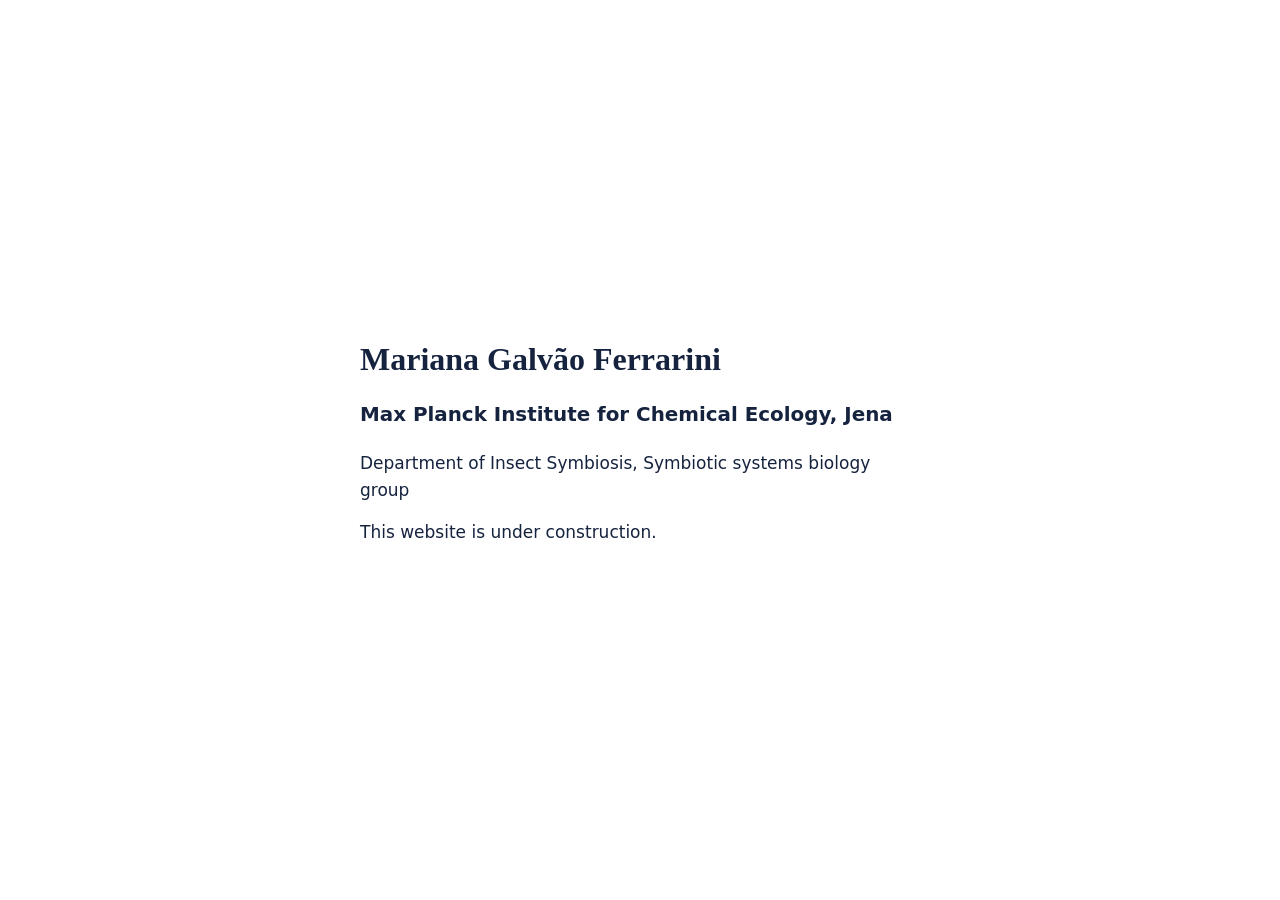
==== index.html @ 8aebc36d "Create index.html" ====
<!doctype html>
<html lang="en">
  <head>
    <meta charset="utf-8" />
    <meta name="viewport" content="width=device-width,initial-scale=1" />
    <title>Mariana Galvão Ferrarini</title>
    <meta name="robots" content="noindex" />
    <style>
      body {
        margin: 0;
        min-height: 100vh;
        display: flex;
        align-items: center;
        justify-content: center;
        background: #fff;
        color: #16233f;
        font:
          17px/1.6 system-ui,
          sans-serif;
        padding: 0 16px;
      }
      main {
        max-width: 560px;
      }
      h1 {
        font:
          700 32px/1.2 Georgia,
          serif;
        margin: 0 0 8px;
      }
      p {
        margin: 0 0 14px;
      }
      a {
        color: #3075bb;
      }
    </style>
  </head>
  <body>
    <main>
      <h1>Mariana Galvão Ferrarini</h1>
      <h3>Max Planck Institute for Chemical Ecology, Jena</h3>
      <p>Department of Insect Symbiosis, Symbiotic systems biology group</p>
      <p>This website is under construction.</p>
    </main>
  </body>
</html>
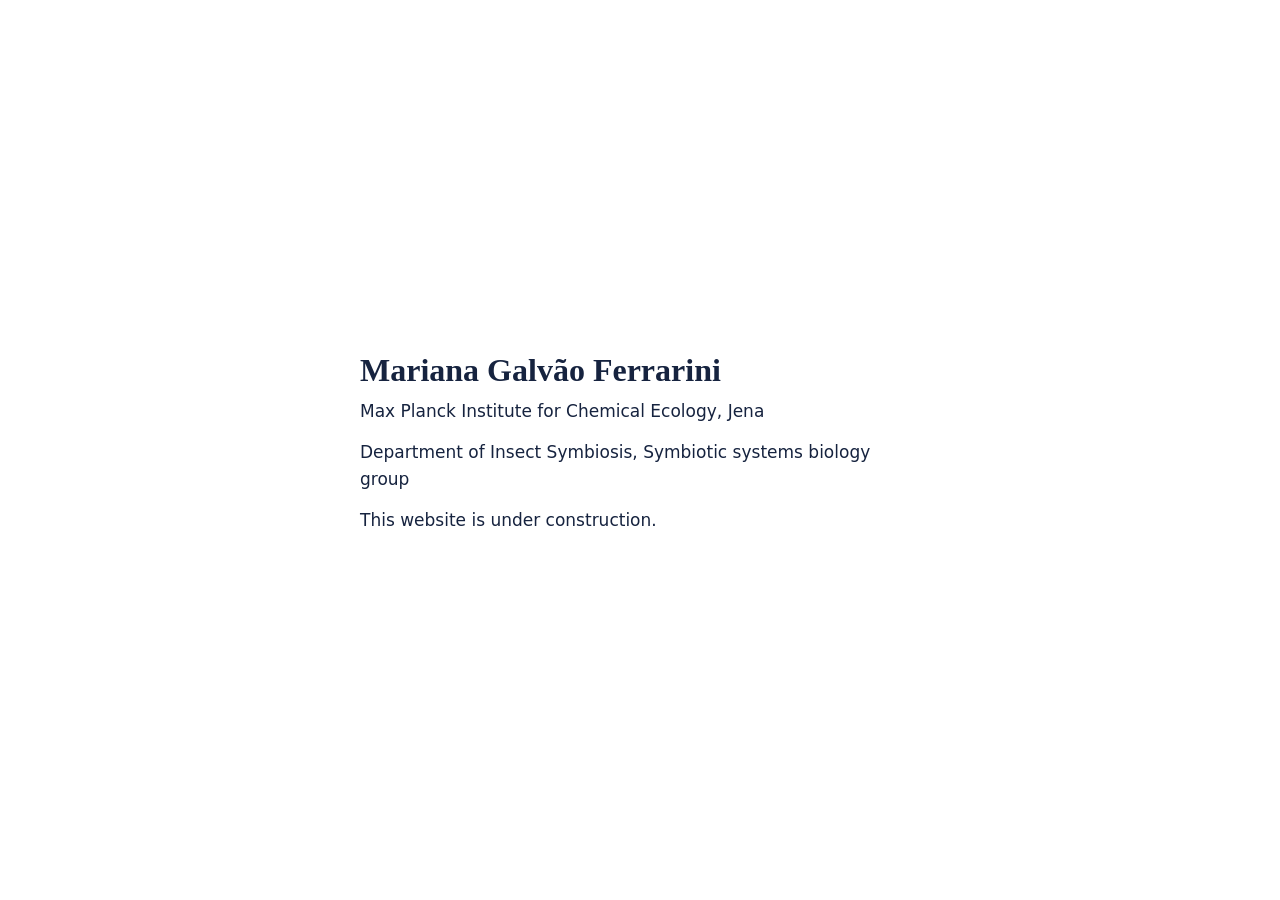
==== commit 42f31315: "Fix HTML structure of index and about pages Make about.html a complete HTML5 document matching index" ====
--- a/index.html
+++ b/index.html
@@ -39,7 +39,7 @@
   <body>
     <main>
       <h1>Mariana Galvão Ferrarini</h1>
-      <h3>Max Planck Institute for Chemical Ecology, Jena</h3>
+      <p>Max Planck Institute for Chemical Ecology, Jena</p>
       <p>Department of Insect Symbiosis, Symbiotic systems biology group</p>
       <p>This website is under construction.</p>
     </main>
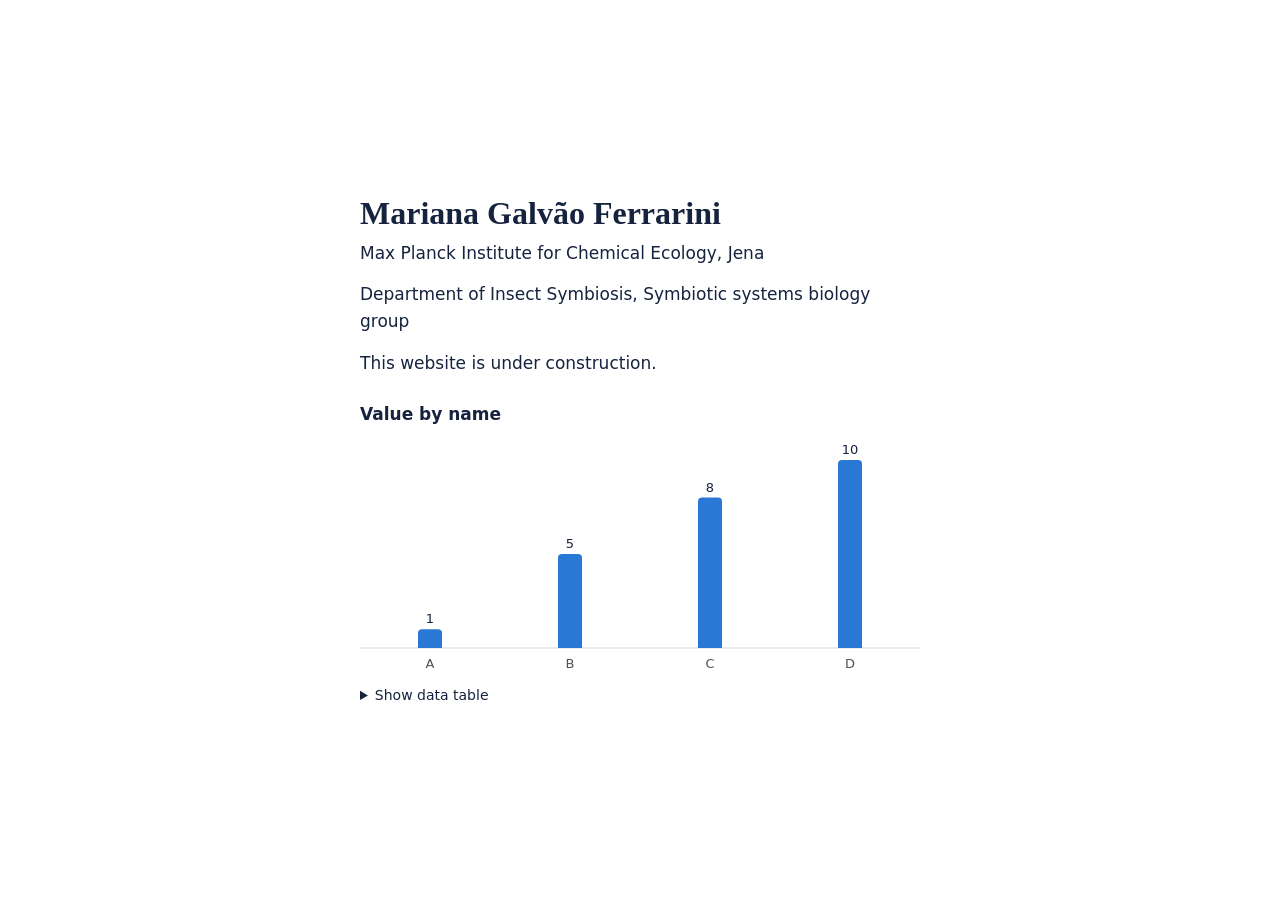
==== commit aea4fd97: "Add bar chart to index page Inline SVG column chart drawn from a data array, with value labels, hove" ====
--- a/index.html
+++ b/index.html
@@ -34,6 +34,56 @@
       a {
         color: #3075bb;
       }
+      .chart {
+        --series-1: #2a78d6;
+        --text-secondary: #52514e;
+        --axis: #d6d5d0;
+        margin: 24px 0 0;
+      }
+      .chart figcaption {
+        font-weight: 600;
+        margin-bottom: 8px;
+      }
+      .chart svg {
+        display: block;
+        width: 100%;
+        height: auto;
+      }
+      .chart .bar {
+        fill: var(--series-1);
+      }
+      .chart .hit {
+        fill: transparent;
+      }
+      .chart .hit:hover {
+        fill: rgba(22, 35, 63, 0.05);
+      }
+      .chart .baseline {
+        stroke: var(--axis);
+      }
+      .chart text {
+        font-size: 13px;
+        text-anchor: middle;
+      }
+      .chart .value {
+        fill: #16233f;
+      }
+      .chart .label {
+        fill: var(--text-secondary);
+      }
+      .chart details {
+        margin-top: 8px;
+        font-size: 14px;
+      }
+      .chart table {
+        border-collapse: collapse;
+        margin-top: 8px;
+      }
+      .chart th,
+      .chart td {
+        padding: 2px 12px 2px 0;
+        text-align: left;
+      }
     </style>
   </head>
   <body>
@@ -42,6 +92,62 @@
       <p>Max Planck Institute for Chemical Ecology, Jena</p>
       <p>Department of Insect Symbiosis, Symbiotic systems biology group</p>
       <p>This website is under construction.</p>
+      <figure class="chart">
+        <figcaption>Value by name</figcaption>
+        <svg id="barchart" viewBox="0 0 560 240" role="img" aria-label="Bar chart of value by name"></svg>
+        <details>
+          <summary>Show data table</summary>
+          <table id="barchart-table">
+            <thead><tr><th>Name</th><th>Value</th></tr></thead>
+            <tbody></tbody>
+          </table>
+        </details>
+      </figure>
     </main>
+    <script>
+      const data = [
+        { name: "A", value: 1 },
+        { name: "B", value: 5 },
+        { name: "C", value: 8 },
+        { name: "D", value: 10 }
+      ];
+
+      const svg = document.getElementById("barchart");
+      const NS = "http://www.w3.org/2000/svg";
+      const W = 560, H = 240, padTop = 24, bottom = 28;
+      const plotH = H - padTop - bottom;
+      const band = W / data.length;
+      const barW = 24, r = 4;
+      const max = Math.max(...data.map((d) => d.value));
+
+      function el(tag, attrs, text) {
+        const n = document.createElementNS(NS, tag);
+        for (const k in attrs) n.setAttribute(k, attrs[k]);
+        if (text != null) n.textContent = text;
+        svg.appendChild(n);
+        return n;
+      }
+
+      el("line", { x1: 0, x2: W, y1: H - bottom, y2: H - bottom, class: "baseline" });
+
+      data.forEach((d, i) => {
+        const h = (d.value / max) * plotH;
+        const x = i * band + (band - barW) / 2;
+        const y = H - bottom - h;
+        // Column with a 4px rounded top, square at the baseline
+        el("path", {
+          class: "bar",
+          d: `M${x},${H - bottom}V${y + r}Q${x},${y} ${x + r},${y}H${x + barW - r}Q${x + barW},${y} ${x + barW},${y + r}V${H - bottom}Z`,
+        });
+        el("text", { x: x + barW / 2, y: y - 6, class: "value" }, d.value);
+        el("text", { x: x + barW / 2, y: H - 8, class: "label" }, d.name);
+        // Full-height hover target with a native tooltip
+        const hit = el("rect", { x: i * band, y: 0, width: band, height: H - bottom, class: "hit" });
+        hit.appendChild(document.createElementNS(NS, "title")).textContent = `${d.name}: ${d.value}`;
+      });
+
+      const tbody = document.querySelector("#barchart-table tbody");
+      data.forEach((d) => tbody.insertAdjacentHTML("beforeend", `<tr><td>${d.name}</td><td>${d.value}</td></tr>`));
+    </script>
   </body>
 </html>
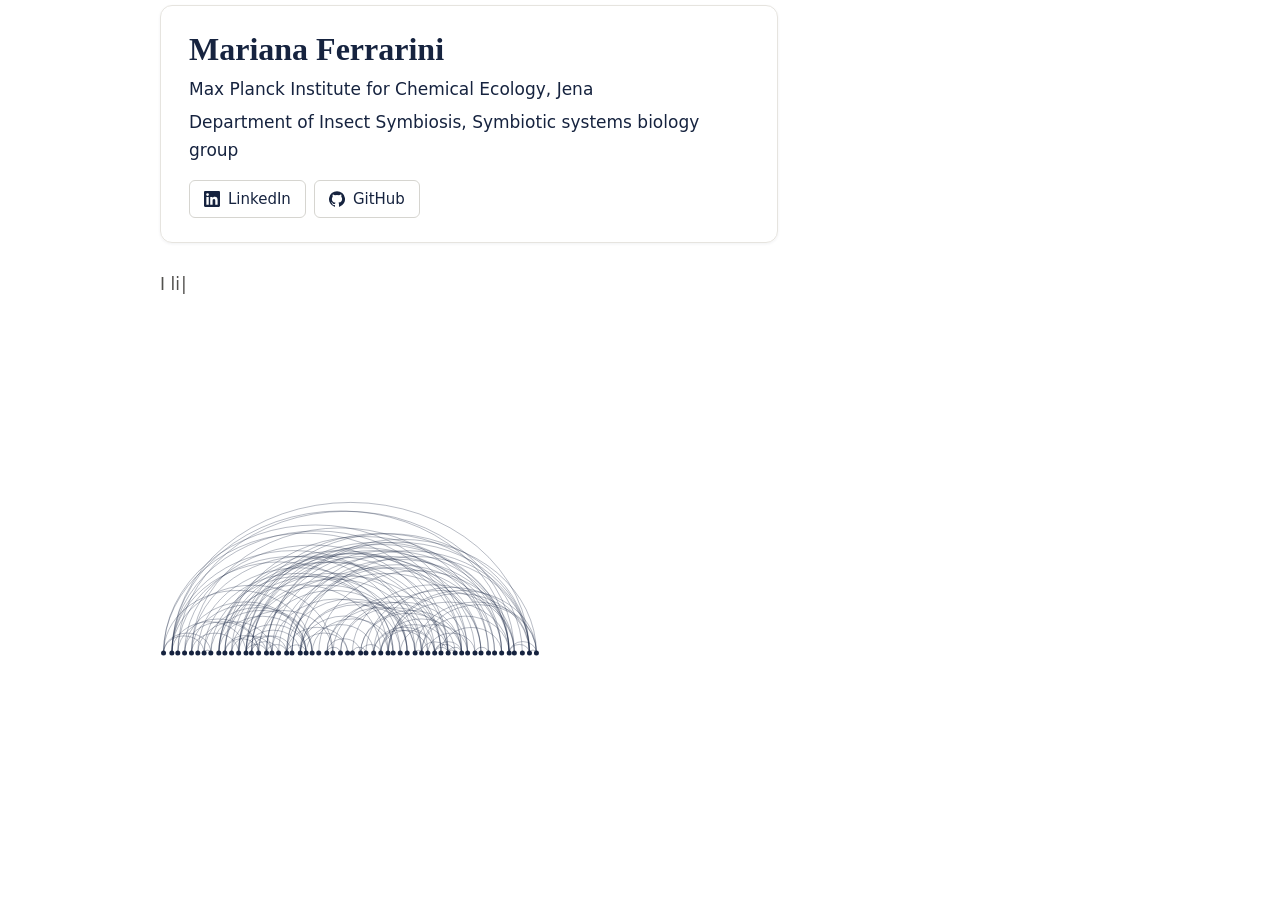
==== commit 359af26e: "Update index.html" ====
--- a/index.html
+++ b/index.html
@@ -3,7 +3,7 @@
   <head>
     <meta charset="utf-8" />
     <meta name="viewport" content="width=device-width,initial-scale=1" />
-    <title>Mariana Galvão Ferrarini</title>
+    <title>Mariana Ferrarini</title>
     <meta name="robots" content="noindex" />
     <style>
       body {
@@ -20,7 +20,8 @@
         padding: 0 16px;
       }
       main {
-        max-width: 560px;
+        width: 100%;
+        max-width: 960px;
       }
       h1 {
         font:
@@ -34,120 +35,502 @@
       a {
         color: #3075bb;
       }
-      .chart {
-        --series-1: #2a78d6;
-        --text-secondary: #52514e;
-        --axis: #d6d5d0;
-        margin: 24px 0 0;
-      }
-      .chart figcaption {
-        font-weight: 600;
-        margin-bottom: 8px;
-      }
-      .chart svg {
-        display: block;
+      .card {
+        max-width: 560px;
+        padding: 24px 28px;
+        border: 1px solid #e6e4df;
+        border-radius: 12px;
+        box-shadow: 0 1px 3px rgba(22, 35, 63, 0.06);
+      }
+      .card p {
+        margin: 0 0 6px;
+      }
+      .links {
+        display: flex;
+        flex-wrap: wrap;
+        gap: 8px;
+        margin-top: 16px;
+      }
+      .button {
+        display: inline-flex;
+        align-items: center;
+        gap: 8px;
+        padding: 6px 14px;
+        border: 1px solid #d6d5d0;
+        border-radius: 6px;
+        color: #16233f;
+        font-size: 15px;
+        text-decoration: none;
+        transition: border-color 0.15s;
+      }
+      .button:hover {
+        border-color: #16233f;
+      }
+      .button:focus-visible {
+        outline: 2px solid #3075bb;
+        outline-offset: 2px;
+      }
+      .button svg {
+        width: 16px;
+        height: 16px;
+        fill: currentColor;
+      }
+      @media (max-width: 480px) {
+        .card {
+          padding: 20px;
+        }
+      }
+      .tagline {
+        margin: 28px 0 8px;
+        min-height: 3.2em;
+        color: #52514e;
+      }
+      .cursor {
+        display: inline-block;
+        margin-left: 1px;
+        font-weight: 300;
+        animation: blink 0.75s step-end infinite;
+      }
+      @keyframes blink {
+        50% {
+          opacity: 0;
+        }
+      }
+      .cursor.done {
+        animation: none;
+        opacity: 0;
+        transition: opacity 0.6s ease;
+      }
+      .stage {
+        position: relative;
+        height: 280px;
+      }
+      .stage canvas {
+        position: absolute;
+        inset: 0;
         width: 100%;
-        height: auto;
-      }
-      .chart .bar {
-        fill: var(--series-1);
-      }
-      .chart .hit {
-        fill: transparent;
-      }
-      .chart .hit:hover {
-        fill: rgba(22, 35, 63, 0.05);
-      }
-      .chart .baseline {
-        stroke: var(--axis);
-      }
-      .chart text {
-        font-size: 13px;
-        text-anchor: middle;
-      }
-      .chart .value {
-        fill: #16233f;
-      }
-      .chart .label {
-        fill: var(--text-secondary);
-      }
-      .chart details {
-        margin-top: 8px;
-        font-size: 14px;
-      }
-      .chart table {
-        border-collapse: collapse;
-        margin-top: 8px;
-      }
-      .chart th,
-      .chart td {
-        padding: 2px 12px 2px 0;
-        text-align: left;
+        height: 100%;
+      }
+      .sr-only {
+        position: absolute;
+        width: 1px;
+        height: 1px;
+        overflow: hidden;
+        clip: rect(0 0 0 0);
+        white-space: nowrap;
+      }
+      @media (prefers-reduced-motion: reduce) {
+        .cursor {
+          animation: none;
+        }
       }
     </style>
   </head>
   <body>
     <main>
-      <h1>Mariana Galvão Ferrarini</h1>
-      <p>Max Planck Institute for Chemical Ecology, Jena</p>
-      <p>Department of Insect Symbiosis, Symbiotic systems biology group</p>
-      <p>This website is under construction.</p>
-      <figure class="chart">
-        <figcaption>Value by name</figcaption>
-        <svg id="barchart" viewBox="0 0 560 240" role="img" aria-label="Bar chart of value by name"></svg>
-        <details>
-          <summary>Show data table</summary>
-          <table id="barchart-table">
-            <thead><tr><th>Name</th><th>Value</th></tr></thead>
-            <tbody></tbody>
-          </table>
-        </details>
-      </figure>
+      <section class="card">
+        <h1>Mariana Ferrarini</h1>
+        <p>Max Planck Institute for Chemical Ecology, Jena</p>
+        <p>Department of Insect Symbiosis, Symbiotic systems biology group</p>
+        <div class="links">
+          <a class="button" href="https://www.linkedin.com/in/marianaferrarini/" target="_blank" rel="noopener">
+            <svg viewBox="0 0 24 24" aria-hidden="true">
+              <path
+                d="M20.45 20.45h-3.56v-5.57c0-1.33-.02-3.04-1.85-3.04-1.86 0-2.14 1.45-2.14 2.94v5.67H9.34V9h3.41v1.56h.05c.48-.9 1.64-1.85 3.37-1.85 3.6 0 4.27 2.37 4.27 5.46v6.28zM5.34 7.43a2.06 2.06 0 1 1 0-4.13 2.06 2.06 0 0 1 0 4.13zM7.12 20.45H3.56V9h3.56v11.45zM22.22 0H1.77C.79 0 0 .77 0 1.73v20.54C0 23.23.79 24 1.77 24h20.45c.98 0 1.78-.77 1.78-1.73V1.73C24 .77 23.2 0 22.22 0z"
+              />
+            </svg>
+            LinkedIn
+          </a>
+          <a class="button" href="https://github.com/mariferrarini" target="_blank" rel="noopener">
+            <svg viewBox="0 0 24 24" aria-hidden="true">
+              <path
+                d="M12 .3a12 12 0 0 0-3.8 23.38c.6.12.82-.26.82-.57v-2.02c-3.34.73-4.04-1.61-4.04-1.61-.55-1.39-1.34-1.76-1.34-1.76-1.09-.74.08-.73.08-.73 1.2.09 1.84 1.24 1.84 1.24 1.07 1.83 2.81 1.3 3.5 1 .1-.78.42-1.31.76-1.61-2.67-.3-5.47-1.33-5.47-5.93 0-1.31.47-2.38 1.24-3.22-.14-.3-.54-1.52.1-3.18 0 0 1-.32 3.3 1.23a11.5 11.5 0 0 1 6 0c2.28-1.55 3.29-1.23 3.29-1.23.64 1.66.24 2.88.12 3.18a4.65 4.65 0 0 1 1.23 3.22c0 4.61-2.8 5.63-5.48 5.92.42.36.81 1.1.81 2.22v3.29c0 .32.21.7.82.58A12 12 0 0 0 12 .3"
+              />
+            </svg>
+            GitHub
+          </a>
+        </div>
+      </section>
+      <p class="tagline">
+        <span id="typewriter" aria-hidden="true"></span><span class="cursor" aria-hidden="true">|</span>
+        <span class="sr-only" id="tagline-text"></span>
+      </p>
+      <div class="stage" aria-hidden="true"><canvas id="stage-canvas"></canvas></div>
     </main>
     <script>
-      const data = [
-        { name: "A", value: 1 },
-        { name: "B", value: 5 },
-        { name: "C", value: 8 },
-        { name: "D", value: 10 }
-      ];
-
-      const svg = document.getElementById("barchart");
-      const NS = "http://www.w3.org/2000/svg";
-      const W = 560, H = 240, padTop = 24, bottom = 28;
-      const plotH = H - padTop - bottom;
-      const band = W / data.length;
-      const barW = 24, r = 4;
-      const max = Math.max(...data.map((d) => d.value));
-
-      function el(tag, attrs, text) {
-        const n = document.createElementNS(NS, tag);
-        for (const k in attrs) n.setAttribute(k, attrs[k]);
-        if (text != null) n.textContent = text;
-        svg.appendChild(n);
-        return n;
-      }
-
-      el("line", { x1: 0, x2: W, y1: H - bottom, y2: H - bottom, class: "baseline" });
-
-      data.forEach((d, i) => {
-        const h = (d.value / max) * plotH;
-        const x = i * band + (band - barW) / 2;
-        const y = H - bottom - h;
-        // Column with a 4px rounded top, square at the baseline
-        el("path", {
-          class: "bar",
-          d: `M${x},${H - bottom}V${y + r}Q${x},${y} ${x + r},${y}H${x + barW - r}Q${x + barW},${y} ${x + barW},${y + r}V${H - bottom}Z`,
+      // One story, told once: a network sorts itself into modules (arcs), the same network
+      // is shown as an adjacency matrix that sorts into blocks, then a zoom into one module
+      // reveals its members' sequences, which align around a shared motif. Then it all stops.
+      (function () {
+        const INK = "22, 35, 63"; // #16233f
+        const AXIS = "#d6d5d0";
+
+        // ---------- Seeded randomness ----------
+        function rng(seed) {
+          return function () {
+            seed |= 0;
+            seed = (seed + 0x6d2b79f5) | 0;
+            let t = Math.imul(seed ^ (seed >>> 15), 1 | seed);
+            t = (t + Math.imul(t ^ (t >>> 7), 61 | t)) ^ t;
+            return ((t ^ (t >>> 14)) >>> 0) / 4294967296;
+          };
+        }
+        function shuffle(a, r = Math.random) {
+          for (let i = a.length - 1; i > 0; i--) {
+            const j = Math.floor(r() * (i + 1));
+            [a[i], a[j]] = [a[j], a[i]];
+          }
+          return a;
+        }
+
+        // ---------- Network: 8 planted modules ----------
+        const rand = rng(1);
+        const SIZES = [12, 9, 8, 7, 6, 5, 5, 4];
+        const N = SIZES.reduce((a, b) => a + b, 0);
+        const planted = SIZES.flatMap((s, g) => Array(s).fill(g));
+        const edges = [];
+        for (let i = 0; i < N; i++)
+          for (let j = i + 1; j < N; j++) if (rand() < (planted[i] === planted[j] ? 0.6 : 0.015)) edges.push([i, j]);
+        const neighbors = Array.from({ length: N }, () => []);
+        for (const [i, j] of edges) {
+          neighbors[i].push(j);
+          neighbors[j].push(i);
+        }
+        const degree = neighbors.map((n) => n.length);
+
+        // ---------- Community detection: Louvain (doesn't see the planted modules) ----------
+        // Moves nodes between communities while modularity improves, then merges each
+        // community into one weighted node and repeats until nothing moves.
+        function louvain(r) {
+          const m2 = 2 * edges.length;
+          let n = N;
+          let adj = neighbors.map((nb) => new Map(nb.map((u) => [u, 1])));
+          let member = [...Array(N).keys()]; // original node → current merged node
+          for (;;) {
+            const k = adj.map((a, v) => [...a].reduce((s, [u, w]) => s + (u === v ? 2 * w : w), 0));
+            const com = [...Array(n).keys()];
+            const tot = k.slice();
+            let moved = false;
+            for (let improved = true; improved; ) {
+              improved = false;
+              for (const v of shuffle([...Array(n).keys()], r)) {
+                const cv = com[v];
+                const links = new Map();
+                for (const [u, w] of adj[v]) if (u !== v) links.set(com[u], (links.get(com[u]) || 0) + w);
+                tot[cv] -= k[v];
+                let best = cv;
+                let bestGain = (links.get(cv) || 0) - (tot[cv] * k[v]) / m2;
+                for (const [c, w] of links) {
+                  const gain = w - (tot[c] * k[v]) / m2;
+                  if (gain > bestGain + 1e-12) [best, bestGain] = [c, gain];
+                }
+                tot[best] += k[v];
+                if (best !== cv) {
+                  com[v] = best;
+                  improved = moved = true;
+                }
+              }
+            }
+            if (!moved) break;
+            const ids = new Map();
+            for (const c of com) if (!ids.has(c)) ids.set(c, ids.size);
+            const next = Array.from({ length: ids.size }, () => new Map());
+            for (let v = 0; v < n; v++)
+              for (const [u, w] of adj[v]) {
+                const a = ids.get(com[v]);
+                const b = ids.get(com[u]);
+                const add = u === v ? w : w / 2; // each edge is visited from both ends
+                next[a].set(b, (next[a].get(b) || 0) + add);
+                if (a !== b) next[b].set(a, (next[b].get(a) || 0) + add);
+              }
+            member = member.map((s) => ids.get(com[s]));
+            adj = next;
+            n = ids.size;
+          }
+          return member;
+        }
+        function modularity(com) {
+          const m = edges.length;
+          let q = edges.filter(([i, j]) => com[i] === com[j]).length / m;
+          const tot = new Map();
+          for (let v = 0; v < N; v++) tot.set(com[v], (tot.get(com[v]) || 0) + degree[v]);
+          for (const t of tot.values()) q -= (t / (2 * m)) ** 2;
+          return q;
+        }
+        function detectCommunities(r, runs = 10) {
+          let best = null;
+          let bestQ = -Infinity;
+          for (let i = 0; i < runs; i++) {
+            const c = louvain(r);
+            const q = modularity(c);
+            if (!best || q > bestQ) [best, bestQ] = [c, q];
+          }
+          // Renumber communities 0..k-1, largest first
+          const sizes = new Map();
+          for (const c of best) sizes.set(c, (sizes.get(c) || 0) + 1);
+          const rank = new Map([...sizes].sort((a, b) => b[1] - a[1]).map(([c], i) => [c, i]));
+          return best.map((c) => rank.get(c));
+        }
+        const community = detectCommunities(rng(11));
+        // Smallest community first, so the largest block ends at the matrix's bottom-right
+        // corner, right next to the zoom panel
+        const grouped = [...Array(N).keys()].sort(
+          (a, b) => community[b] - community[a] || degree[b] - degree[a] || a - b,
+        );
+        const zoomMembers = grouped.filter((v) => community[v] === 0);
+
+        // Position of each node (in slots) for a given order
+        function positions(order) {
+          const p = new Array(N);
+          order.forEach((v, r) => (p[v] = r));
+          return p;
+        }
+
+        // ---------- Sequences of the zoomed module, sharing a hidden motif ----------
+        const MOTIF = "AGGAGG"; // Shine-Dalgarno, the ribosome binding site
+        const SEQ_LEN = 18;
+        const seqRand = rng(5);
+        const seqs = zoomMembers.map(() => {
+          const B = "ACGT";
+          const at = Math.floor(seqRand() * (SEQ_LEN - MOTIF.length + 1));
+          const s = Array.from({ length: SEQ_LEN }, () => B[Math.floor(seqRand() * 4)]);
+          const motif = MOTIF.split("");
+          if (seqRand() < 0.35) motif[Math.floor(seqRand() * motif.length)] = B[Math.floor(seqRand() * 4)];
+          motif.forEach((c, k) => (s[at + k] = c));
+          return { s, at };
         });
-        el("text", { x: x + barW / 2, y: y - 6, class: "value" }, d.value);
-        el("text", { x: x + barW / 2, y: H - 8, class: "label" }, d.name);
-        // Full-height hover target with a native tooltip
-        const hit = el("rect", { x: i * band, y: 0, width: band, height: H - bottom, class: "hit" });
-        hit.appendChild(document.createElementNS(NS, "title")).textContent = `${d.name}: ${d.value}`;
-      });
-
-      const tbody = document.querySelector("#barchart-table tbody");
-      data.forEach((d) => tbody.insertAdjacentHTML("beforeend", `<tr><td>${d.name}</td><td>${d.value}</td></tr>`));
+        const maxAt = Math.max(...seqs.map((q) => q.at));
+
+        // ---------- Layout ----------
+        const stage = document.querySelector(".stage");
+        const canvas = document.getElementById("stage-canvas");
+        const ctx = canvas.getContext("2d");
+        let W, H, wide;
+        const P = {};
+
+        function layout() {
+          W = stage.clientWidth;
+          wide = W >= 720;
+          // Arcs on top, each node directly above its matrix column; the matrix below.
+          // Sequences sit beside the matrix on wide screens, below it on narrow ones.
+          const ms = wide ? Math.min(380, (W - 40) * 0.5) : Math.min(W, 340);
+          const arcH = Math.min(ms / 2, wide ? 160 : 140);
+          P.matrix = { x: wide ? 0 : (W - ms) / 2, y: arcH + 18, w: ms, h: ms };
+          P.seq = wide
+            ? { x: ms + 48, y: P.matrix.y, w: Math.min(420, W - ms - 48), h: ms }
+            : { x: 0, y: P.matrix.y + ms + 28, w: W, h: 250 };
+          P.arcBase = arcH + 8;
+          P.arcBaseStart = P.arcBase + ms * 0.4; // arcs start lower, then rise as the matrix appears
+          P.arcFlat = arcH / (ms / 2);
+          H = Math.max(P.matrix.y + ms, P.seq.y + P.seq.h) + 4;
+          stage.style.height = `${H}px`;
+          const dpr = window.devicePixelRatio || 1;
+          canvas.width = W * dpr;
+          canvas.height = H * dpr;
+          ctx.setTransform(dpr, 0, 0, dpr, 0, 0);
+        }
+
+        // ---------- Drawing ----------
+        const lerp = (a, b, t) => a + (b - a) * t;
+
+        // Arcs and matrix share one order, so every node keeps its matrix column
+        const shuffled = shuffle([...Array(N).keys()]);
+        const from = positions(shuffled);
+        const to = positions(grouped);
+
+        function drawArcs(e, move) {
+          const m = P.matrix;
+          const cell = m.w / N;
+          const base = lerp(P.arcBaseStart, P.arcBase, move);
+          const x = (v) => m.x + (lerp(from[v], to[v], e) + 0.5) * cell;
+          ctx.lineWidth = 1;
+          ctx.strokeStyle = `rgba(${INK},0.3)`;
+          ctx.beginPath();
+          for (const [i, j] of edges) {
+            const a = Math.min(x(i), x(j));
+            const r = (Math.max(x(i), x(j)) - a) / 2;
+            ctx.moveTo(a, base);
+            ctx.ellipse(a + r, base, r, r * P.arcFlat, 0, Math.PI, 2 * Math.PI);
+          }
+          ctx.stroke();
+          ctx.fillStyle = `rgb(${INK})`;
+          const dot = Math.min(2.5, cell * 0.4);
+          for (let v = 0; v < N; v++) {
+            ctx.beginPath();
+            ctx.arc(x(v), base, dot, 0, 2 * Math.PI);
+            ctx.fill();
+          }
+        }
+
+        function drawMatrix(r, e, alpha) {
+          const cell = r.w / N;
+          const pos = from.map((p, v) => lerp(p, to[v], e));
+          ctx.globalAlpha = alpha;
+          ctx.fillStyle = `rgba(${INK},0.85)`;
+          const put = (i, j) => ctx.fillRect(r.x + pos[i] * cell, r.y + pos[j] * cell, cell, cell);
+          for (let v = 0; v < N; v++) put(v, v);
+          for (const [i, j] of edges) {
+            put(i, j);
+            put(j, i);
+          }
+          ctx.strokeStyle = AXIS;
+          ctx.lineWidth = 1;
+          ctx.strokeRect(r.x + 0.5, r.y + 0.5, r.w - 1, r.h - 1);
+          ctx.globalAlpha = 1;
+        }
+
+        // Where the sequence text sits inside its area
+        function seqBox(r) {
+          const cols = maxAt + SEQ_LEN;
+          const cw = Math.min(11, (r.w - 20) / cols);
+          const rowH = Math.min(20, (r.h - 16) / seqs.length);
+          const x = r.x + (wide ? 0 : (r.w - cols * cw) / 2);
+          const y = r.y + (r.h - rowH * seqs.length) / 2;
+          return { cw, rowH, x, y, w: cols * cw, h: rowH * seqs.length };
+        }
+
+        // Frame the largest module's block and draw zoom lines out to its sequences
+        function drawZoom(z) {
+          const m = P.matrix;
+          const t = seqBox(P.seq);
+          const size = (zoomMembers.length / N) * m.w;
+          const b = { x: m.x + m.w - size, y: m.y + m.h - size, w: size, h: size };
+          ctx.strokeStyle = `rgba(${INK},${(0.8 * z).toFixed(3)})`;
+          ctx.lineWidth = 1.2;
+          ctx.strokeRect(b.x - 1.5, b.y - 1.5, b.w + 3, b.h + 3);
+          const lines = wide
+            ? [[b.x + b.w + 1.5, b.y - 1.5, t.x - 10, t.y], [b.x + b.w + 1.5, b.y + b.h + 1.5, t.x - 10, t.y + t.h]]
+            : [[b.x - 1.5, b.y + b.h + 1.5, t.x, t.y - 10], [b.x + b.w + 1.5, b.y + b.h + 1.5, t.x + t.w, t.y - 10]];
+          ctx.strokeStyle = `rgba(${INK},0.3)`;
+          ctx.lineWidth = 1;
+          ctx.beginPath();
+          for (const [x1, y1, x2, y2] of lines) {
+            ctx.moveTo(x1, y1);
+            ctx.lineTo(lerp(x1, x2, z), lerp(y1, y2, z));
+          }
+          ctx.stroke();
+        }
+
+        function drawSequences(r, e, alpha) {
+          const { cw, rowH, x, y, h } = seqBox(r);
+          ctx.globalAlpha = alpha;
+          ctx.font = `${cw * 1.55}px ui-monospace, Menlo, monospace`;
+          ctx.textAlign = "center";
+          // Conserved column band, appearing as the rows fall into place
+          ctx.fillStyle = `rgba(${INK},${(0.06 * e * e).toFixed(3)})`;
+          ctx.fillRect(x + maxAt * cw - 2, y, MOTIF.length * cw + 4, h);
+          seqs.forEach((q, i) => {
+            const shift = (maxAt - q.at) * e;
+            q.s.forEach((c, k) => {
+              const inMotif = k >= q.at && k < q.at + MOTIF.length && c === MOTIF[k - q.at];
+              ctx.fillStyle = `rgba(${INK},${(inMotif ? 0.3 + 0.65 * e : 0.3).toFixed(3)})`;
+              ctx.fillText(c, x + (k + shift + 0.5) * cw, y + (i + 0.72) * rowH);
+            });
+          });
+          ctx.globalAlpha = 1;
+        }
+
+        // ---------- Timeline: text and visuals are both a function of time ----------
+        const PHRASES = [
+          "I like to find patterns in complex datasets.",
+          "I like to play with data visualization.",
+          "I'm passionate about sequences and the motifs they hide.",
+        ];
+        document.getElementById("tagline-text").textContent = PHRASES.join(" ");
+        const TYPE_MS = 55;
+        const DELETE_MS = 28;
+        const HOLD_MS = 2200;
+        // Keyframes: type 1 · hold · delete 1 · type 2 · hold · delete 2 · type 3 · hold · delete 3
+        const T = [0];
+        const add = (ms) => T.push(T[T.length - 1] + ms);
+        add(PHRASES[0].length * TYPE_MS);
+        add(HOLD_MS);
+        add(PHRASES[0].length * DELETE_MS);
+        add(PHRASES[1].length * TYPE_MS);
+        add(HOLD_MS);
+        add(PHRASES[1].length * DELETE_MS);
+        add(PHRASES[2].length * TYPE_MS);
+        add(HOLD_MS);
+        add(PHRASES[2].length * DELETE_MS);
+        const END = T[9];
+
+        const ease = (t) => (t < 0.5 ? 4 * t * t * t : 1 - Math.pow(-2 * t + 2, 3) / 2);
+        // Eased progress through keyframes a → b, optionally only over fraction f0..f1 of it
+        function seg(t, a, b, f0 = 0, f1 = 1) {
+          const u = (t - T[a]) / (T[b] - T[a]);
+          return ease(Math.max(0, Math.min(1, (u - f0) / (f1 - f0))));
+        }
+
+        function textAt(t) {
+          const typed = (p, a) => PHRASES[p].slice(0, Math.floor((t - T[a]) / TYPE_MS));
+          const deleted = (p, a) => PHRASES[p].slice(0, Math.max(0, PHRASES[p].length - Math.floor((t - T[a]) / DELETE_MS)));
+          if (t < T[1]) return typed(0, 0);
+          if (t < T[2]) return PHRASES[0];
+          if (t < T[3]) return deleted(0, 2);
+          if (t < T[4]) return typed(1, 3);
+          if (t < T[5]) return PHRASES[1];
+          if (t < T[6]) return deleted(1, 5);
+          if (t < T[7]) return typed(2, 6);
+          if (t < T[8]) return PHRASES[2];
+          if (t < T[9]) return deleted(2, 8);
+          return "";
+        }
+
+        function draw(t) {
+          ctx.clearRect(0, 0, W, H);
+          // Arcs sort (1), scramble while moving aside (2→3); the matrix then fades in
+          // unordered and sorts itself, with the arcs re-sorting in step (3→4)
+          const matSort = seg(t, 3, 4, 0.25, 1);
+          const arcSort = t < T[2] ? seg(t, 0, 1) : t < T[3] ? 1 - seg(t, 2, 3) : matSort;
+          drawArcs(arcSort, seg(t, 2, 3));
+          const matAlpha = seg(t, 3, 4, 0, 0.25);
+          if (matAlpha > 0) drawMatrix(P.matrix, matSort, matAlpha);
+          const zoom = seg(t, 5, 6);
+          if (zoom > 0) {
+            drawZoom(zoom);
+            drawSequences(P.seq, seg(t, 6, 7), Math.max(0, (zoom - 0.4) / 0.6));
+          }
+        }
+
+        const typer = document.getElementById("typewriter");
+        const cursor = document.querySelector(".cursor");
+        let t0 = null;
+        let now = 0;
+        let shown = null;
+
+        function frame(ts) {
+          if (t0 === null) t0 = ts;
+          now = Math.min(END, ts - t0);
+          const text = textAt(now);
+          if (text !== shown) typer.textContent = shown = text;
+          draw(now);
+          if (now < END) requestAnimationFrame(frame);
+          else setTimeout(() => cursor.classList.add("done"), 1500); // and then it all stops
+        }
+
+        layout();
+        let resizeId;
+        window.addEventListener("resize", () => {
+          clearTimeout(resizeId);
+          resizeId = setTimeout(() => {
+            layout();
+            draw(now);
+          }, 100);
+        });
+
+        if (window.matchMedia("(prefers-reduced-motion: reduce)").matches) {
+          // No typing or motion: show the finished picture
+          now = END;
+          cursor.classList.add("done");
+          draw(END);
+        } else {
+          draw(0);
+          setTimeout(() => requestAnimationFrame(frame), 800);
+        }
+      })();
+    </script>
+    <script>
+      console.log("Hello!");
     </script>
   </body>
 </html>
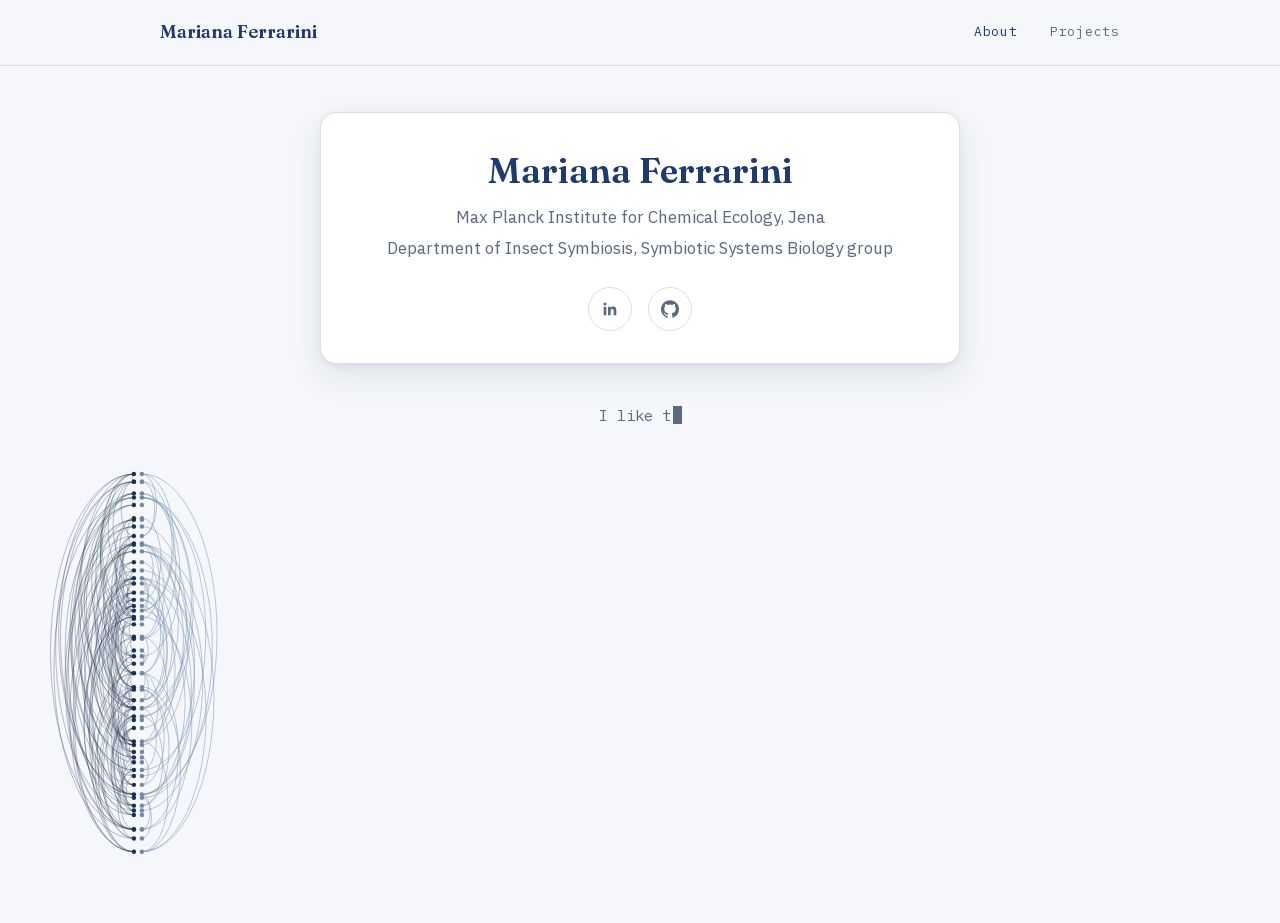
==== commit e085b224: "Final figs" ====
--- a/index.html
+++ b/index.html
@@ -5,530 +5,52 @@
     <meta name="viewport" content="width=device-width,initial-scale=1" />
     <title>Mariana Ferrarini</title>
     <meta name="robots" content="noindex" />
-    <style>
-      body {
-        margin: 0;
-        min-height: 100vh;
-        display: flex;
-        align-items: center;
-        justify-content: center;
-        background: #fff;
-        color: #16233f;
-        font:
-          17px/1.6 system-ui,
-          sans-serif;
-        padding: 0 16px;
-      }
-      main {
-        width: 100%;
-        max-width: 960px;
-      }
-      h1 {
-        font:
-          700 32px/1.2 Georgia,
-          serif;
-        margin: 0 0 8px;
-      }
-      p {
-        margin: 0 0 14px;
-      }
-      a {
-        color: #3075bb;
-      }
-      .card {
-        max-width: 560px;
-        padding: 24px 28px;
-        border: 1px solid #e6e4df;
-        border-radius: 12px;
-        box-shadow: 0 1px 3px rgba(22, 35, 63, 0.06);
-      }
-      .card p {
-        margin: 0 0 6px;
-      }
-      .links {
-        display: flex;
-        flex-wrap: wrap;
-        gap: 8px;
-        margin-top: 16px;
-      }
-      .button {
-        display: inline-flex;
-        align-items: center;
-        gap: 8px;
-        padding: 6px 14px;
-        border: 1px solid #d6d5d0;
-        border-radius: 6px;
-        color: #16233f;
-        font-size: 15px;
-        text-decoration: none;
-        transition: border-color 0.15s;
-      }
-      .button:hover {
-        border-color: #16233f;
-      }
-      .button:focus-visible {
-        outline: 2px solid #3075bb;
-        outline-offset: 2px;
-      }
-      .button svg {
-        width: 16px;
-        height: 16px;
-        fill: currentColor;
-      }
-      @media (max-width: 480px) {
-        .card {
-          padding: 20px;
-        }
-      }
-      .tagline {
-        margin: 28px 0 8px;
-        min-height: 3.2em;
-        color: #52514e;
-      }
-      .cursor {
-        display: inline-block;
-        margin-left: 1px;
-        font-weight: 300;
-        animation: blink 0.75s step-end infinite;
-      }
-      @keyframes blink {
-        50% {
-          opacity: 0;
-        }
-      }
-      .cursor.done {
-        animation: none;
-        opacity: 0;
-        transition: opacity 0.6s ease;
-      }
-      .stage {
-        position: relative;
-        height: 280px;
-      }
-      .stage canvas {
-        position: absolute;
-        inset: 0;
-        width: 100%;
-        height: 100%;
-      }
-      .sr-only {
-        position: absolute;
-        width: 1px;
-        height: 1px;
-        overflow: hidden;
-        clip: rect(0 0 0 0);
-        white-space: nowrap;
-      }
-      @media (prefers-reduced-motion: reduce) {
-        .cursor {
-          animation: none;
-        }
-      }
-    </style>
+    <link rel="stylesheet" href="styles.css" />
   </head>
   <body>
+    <nav class="nav">
+      <div class="nav-inner">
+        <a class="wordmark" href="index.html">Mariana Ferrarini</a>
+        <div class="nav-links">
+          <a href="index.html" aria-current="page">About</a>
+          <a href="projects.html">Projects</a>
+        </div>
+      </div>
+    </nav>
+
     <main>
       <section class="card">
         <h1>Mariana Ferrarini</h1>
         <p>Max Planck Institute for Chemical Ecology, Jena</p>
-        <p>Department of Insect Symbiosis, Symbiotic systems biology group</p>
-        <div class="links">
-          <a class="button" href="https://www.linkedin.com/in/marianaferrarini/" target="_blank" rel="noopener">
+        <p>Department of Insect Symbiosis, Symbiotic Systems Biology group</p>
+        <div class="contact-icons">
+          <a href="https://www.linkedin.com/in/marianaferrarini/" target="_blank" rel="noopener" title="LinkedIn" aria-label="LinkedIn">
             <svg viewBox="0 0 24 24" aria-hidden="true">
               <path
-                d="M20.45 20.45h-3.56v-5.57c0-1.33-.02-3.04-1.85-3.04-1.86 0-2.14 1.45-2.14 2.94v5.67H9.34V9h3.41v1.56h.05c.48-.9 1.64-1.85 3.37-1.85 3.6 0 4.27 2.37 4.27 5.46v6.28zM5.34 7.43a2.06 2.06 0 1 1 0-4.13 2.06 2.06 0 0 1 0 4.13zM7.12 20.45H3.56V9h3.56v11.45zM22.22 0H1.77C.79 0 0 .77 0 1.73v20.54C0 23.23.79 24 1.77 24h20.45c.98 0 1.78-.77 1.78-1.73V1.73C24 .77 23.2 0 22.22 0z"
+                d="M20.45 20.45h-3.56v-5.57c0-1.33-.02-3.04-1.85-3.04-1.86 0-2.14 1.45-2.14 2.94v5.67H9.34V9h3.41v1.56h.05c.48-.9 1.64-1.85 3.37-1.85 3.6 0 4.27 2.37 4.27 5.46v6.28zM5.34 7.43a2.06 2.06 0 1 1 0-4.13 2.06 2.06 0 0 1 0 4.13zM7.12 20.45H3.56V9h3.56v11.45z"
               />
             </svg>
-            LinkedIn
           </a>
-          <a class="button" href="https://github.com/mariferrarini" target="_blank" rel="noopener">
+          <a href="https://github.com/mariferrarini" target="_blank" rel="noopener" title="GitHub" aria-label="GitHub">
             <svg viewBox="0 0 24 24" aria-hidden="true">
               <path
                 d="M12 .3a12 12 0 0 0-3.8 23.38c.6.12.82-.26.82-.57v-2.02c-3.34.73-4.04-1.61-4.04-1.61-.55-1.39-1.34-1.76-1.34-1.76-1.09-.74.08-.73.08-.73 1.2.09 1.84 1.24 1.84 1.24 1.07 1.83 2.81 1.3 3.5 1 .1-.78.42-1.31.76-1.61-2.67-.3-5.47-1.33-5.47-5.93 0-1.31.47-2.38 1.24-3.22-.14-.3-.54-1.52.1-3.18 0 0 1-.32 3.3 1.23a11.5 11.5 0 0 1 6 0c2.28-1.55 3.29-1.23 3.29-1.23.64 1.66.24 2.88.12 3.18a4.65 4.65 0 0 1 1.23 3.22c0 4.61-2.8 5.63-5.48 5.92.42.36.81 1.1.81 2.22v3.29c0 .32.21.7.82.58A12 12 0 0 0 12 .3"
               />
             </svg>
-            GitHub
           </a>
         </div>
       </section>
+
       <p class="tagline">
-        <span id="typewriter" aria-hidden="true"></span><span class="cursor" aria-hidden="true">|</span>
+        <span id="typewriter" aria-hidden="true"></span><span class="cursor" aria-hidden="true"></span>
         <span class="sr-only" id="tagline-text"></span>
       </p>
       <div class="stage" aria-hidden="true"><canvas id="stage-canvas"></canvas></div>
     </main>
-    <script>
-      // One story, told once: a network sorts itself into modules (arcs), the same network
-      // is shown as an adjacency matrix that sorts into blocks, then a zoom into one module
-      // reveals its members' sequences, which align around a shared motif. Then it all stops.
-      (function () {
-        const INK = "22, 35, 63"; // #16233f
-        const AXIS = "#d6d5d0";
 
-        // ---------- Seeded randomness ----------
-        function rng(seed) {
-          return function () {
-            seed |= 0;
-            seed = (seed + 0x6d2b79f5) | 0;
-            let t = Math.imul(seed ^ (seed >>> 15), 1 | seed);
-            t = (t + Math.imul(t ^ (t >>> 7), 61 | t)) ^ t;
-            return ((t ^ (t >>> 14)) >>> 0) / 4294967296;
-          };
-        }
-        function shuffle(a, r = Math.random) {
-          for (let i = a.length - 1; i > 0; i--) {
-            const j = Math.floor(r() * (i + 1));
-            [a[i], a[j]] = [a[j], a[i]];
-          }
-          return a;
-        }
-
-        // ---------- Network: 8 planted modules ----------
-        const rand = rng(1);
-        const SIZES = [12, 9, 8, 7, 6, 5, 5, 4];
-        const N = SIZES.reduce((a, b) => a + b, 0);
-        const planted = SIZES.flatMap((s, g) => Array(s).fill(g));
-        const edges = [];
-        for (let i = 0; i < N; i++)
-          for (let j = i + 1; j < N; j++) if (rand() < (planted[i] === planted[j] ? 0.6 : 0.015)) edges.push([i, j]);
-        const neighbors = Array.from({ length: N }, () => []);
-        for (const [i, j] of edges) {
-          neighbors[i].push(j);
-          neighbors[j].push(i);
-        }
-        const degree = neighbors.map((n) => n.length);
-
-        // ---------- Community detection: Louvain (doesn't see the planted modules) ----------
-        // Moves nodes between communities while modularity improves, then merges each
-        // community into one weighted node and repeats until nothing moves.
-        function louvain(r) {
-          const m2 = 2 * edges.length;
-          let n = N;
-          let adj = neighbors.map((nb) => new Map(nb.map((u) => [u, 1])));
-          let member = [...Array(N).keys()]; // original node → current merged node
-          for (;;) {
-            const k = adj.map((a, v) => [...a].reduce((s, [u, w]) => s + (u === v ? 2 * w : w), 0));
-            const com = [...Array(n).keys()];
-            const tot = k.slice();
-            let moved = false;
-            for (let improved = true; improved; ) {
-              improved = false;
-              for (const v of shuffle([...Array(n).keys()], r)) {
-                const cv = com[v];
-                const links = new Map();
-                for (const [u, w] of adj[v]) if (u !== v) links.set(com[u], (links.get(com[u]) || 0) + w);
-                tot[cv] -= k[v];
-                let best = cv;
-                let bestGain = (links.get(cv) || 0) - (tot[cv] * k[v]) / m2;
-                for (const [c, w] of links) {
-                  const gain = w - (tot[c] * k[v]) / m2;
-                  if (gain > bestGain + 1e-12) [best, bestGain] = [c, gain];
-                }
-                tot[best] += k[v];
-                if (best !== cv) {
-                  com[v] = best;
-                  improved = moved = true;
-                }
-              }
-            }
-            if (!moved) break;
-            const ids = new Map();
-            for (const c of com) if (!ids.has(c)) ids.set(c, ids.size);
-            const next = Array.from({ length: ids.size }, () => new Map());
-            for (let v = 0; v < n; v++)
-              for (const [u, w] of adj[v]) {
-                const a = ids.get(com[v]);
-                const b = ids.get(com[u]);
-                const add = u === v ? w : w / 2; // each edge is visited from both ends
-                next[a].set(b, (next[a].get(b) || 0) + add);
-                if (a !== b) next[b].set(a, (next[b].get(a) || 0) + add);
-              }
-            member = member.map((s) => ids.get(com[s]));
-            adj = next;
-            n = ids.size;
-          }
-          return member;
-        }
-        function modularity(com) {
-          const m = edges.length;
-          let q = edges.filter(([i, j]) => com[i] === com[j]).length / m;
-          const tot = new Map();
-          for (let v = 0; v < N; v++) tot.set(com[v], (tot.get(com[v]) || 0) + degree[v]);
-          for (const t of tot.values()) q -= (t / (2 * m)) ** 2;
-          return q;
-        }
-        function detectCommunities(r, runs = 10) {
-          let best = null;
-          let bestQ = -Infinity;
-          for (let i = 0; i < runs; i++) {
-            const c = louvain(r);
-            const q = modularity(c);
-            if (!best || q > bestQ) [best, bestQ] = [c, q];
-          }
-          // Renumber communities 0..k-1, largest first
-          const sizes = new Map();
-          for (const c of best) sizes.set(c, (sizes.get(c) || 0) + 1);
-          const rank = new Map([...sizes].sort((a, b) => b[1] - a[1]).map(([c], i) => [c, i]));
-          return best.map((c) => rank.get(c));
-        }
-        const community = detectCommunities(rng(11));
-        // Smallest community first, so the largest block ends at the matrix's bottom-right
-        // corner, right next to the zoom panel
-        const grouped = [...Array(N).keys()].sort(
-          (a, b) => community[b] - community[a] || degree[b] - degree[a] || a - b,
-        );
-        const zoomMembers = grouped.filter((v) => community[v] === 0);
-
-        // Position of each node (in slots) for a given order
-        function positions(order) {
-          const p = new Array(N);
-          order.forEach((v, r) => (p[v] = r));
-          return p;
-        }
-
-        // ---------- Sequences of the zoomed module, sharing a hidden motif ----------
-        const MOTIF = "AGGAGG"; // Shine-Dalgarno, the ribosome binding site
-        const SEQ_LEN = 18;
-        const seqRand = rng(5);
-        const seqs = zoomMembers.map(() => {
-          const B = "ACGT";
-          const at = Math.floor(seqRand() * (SEQ_LEN - MOTIF.length + 1));
-          const s = Array.from({ length: SEQ_LEN }, () => B[Math.floor(seqRand() * 4)]);
-          const motif = MOTIF.split("");
-          if (seqRand() < 0.35) motif[Math.floor(seqRand() * motif.length)] = B[Math.floor(seqRand() * 4)];
-          motif.forEach((c, k) => (s[at + k] = c));
-          return { s, at };
-        });
-        const maxAt = Math.max(...seqs.map((q) => q.at));
-
-        // ---------- Layout ----------
-        const stage = document.querySelector(".stage");
-        const canvas = document.getElementById("stage-canvas");
-        const ctx = canvas.getContext("2d");
-        let W, H, wide;
-        const P = {};
-
-        function layout() {
-          W = stage.clientWidth;
-          wide = W >= 720;
-          // Arcs on top, each node directly above its matrix column; the matrix below.
-          // Sequences sit beside the matrix on wide screens, below it on narrow ones.
-          const ms = wide ? Math.min(380, (W - 40) * 0.5) : Math.min(W, 340);
-          const arcH = Math.min(ms / 2, wide ? 160 : 140);
-          P.matrix = { x: wide ? 0 : (W - ms) / 2, y: arcH + 18, w: ms, h: ms };
-          P.seq = wide
-            ? { x: ms + 48, y: P.matrix.y, w: Math.min(420, W - ms - 48), h: ms }
-            : { x: 0, y: P.matrix.y + ms + 28, w: W, h: 250 };
-          P.arcBase = arcH + 8;
-          P.arcBaseStart = P.arcBase + ms * 0.4; // arcs start lower, then rise as the matrix appears
-          P.arcFlat = arcH / (ms / 2);
-          H = Math.max(P.matrix.y + ms, P.seq.y + P.seq.h) + 4;
-          stage.style.height = `${H}px`;
-          const dpr = window.devicePixelRatio || 1;
-          canvas.width = W * dpr;
-          canvas.height = H * dpr;
-          ctx.setTransform(dpr, 0, 0, dpr, 0, 0);
-        }
-
-        // ---------- Drawing ----------
-        const lerp = (a, b, t) => a + (b - a) * t;
-
-        // Arcs and matrix share one order, so every node keeps its matrix column
-        const shuffled = shuffle([...Array(N).keys()]);
-        const from = positions(shuffled);
-        const to = positions(grouped);
-
-        function drawArcs(e, move) {
-          const m = P.matrix;
-          const cell = m.w / N;
-          const base = lerp(P.arcBaseStart, P.arcBase, move);
-          const x = (v) => m.x + (lerp(from[v], to[v], e) + 0.5) * cell;
-          ctx.lineWidth = 1;
-          ctx.strokeStyle = `rgba(${INK},0.3)`;
-          ctx.beginPath();
-          for (const [i, j] of edges) {
-            const a = Math.min(x(i), x(j));
-            const r = (Math.max(x(i), x(j)) - a) / 2;
-            ctx.moveTo(a, base);
-            ctx.ellipse(a + r, base, r, r * P.arcFlat, 0, Math.PI, 2 * Math.PI);
-          }
-          ctx.stroke();
-          ctx.fillStyle = `rgb(${INK})`;
-          const dot = Math.min(2.5, cell * 0.4);
-          for (let v = 0; v < N; v++) {
-            ctx.beginPath();
-            ctx.arc(x(v), base, dot, 0, 2 * Math.PI);
-            ctx.fill();
-          }
-        }
-
-        function drawMatrix(r, e, alpha) {
-          const cell = r.w / N;
-          const pos = from.map((p, v) => lerp(p, to[v], e));
-          ctx.globalAlpha = alpha;
-          ctx.fillStyle = `rgba(${INK},0.85)`;
-          const put = (i, j) => ctx.fillRect(r.x + pos[i] * cell, r.y + pos[j] * cell, cell, cell);
-          for (let v = 0; v < N; v++) put(v, v);
-          for (const [i, j] of edges) {
-            put(i, j);
-            put(j, i);
-          }
-          ctx.strokeStyle = AXIS;
-          ctx.lineWidth = 1;
-          ctx.strokeRect(r.x + 0.5, r.y + 0.5, r.w - 1, r.h - 1);
-          ctx.globalAlpha = 1;
-        }
-
-        // Where the sequence text sits inside its area
-        function seqBox(r) {
-          const cols = maxAt + SEQ_LEN;
-          const cw = Math.min(11, (r.w - 20) / cols);
-          const rowH = Math.min(20, (r.h - 16) / seqs.length);
-          const x = r.x + (wide ? 0 : (r.w - cols * cw) / 2);
-          const y = r.y + (r.h - rowH * seqs.length) / 2;
-          return { cw, rowH, x, y, w: cols * cw, h: rowH * seqs.length };
-        }
-
-        // Frame the largest module's block and draw zoom lines out to its sequences
-        function drawZoom(z) {
-          const m = P.matrix;
-          const t = seqBox(P.seq);
-          const size = (zoomMembers.length / N) * m.w;
-          const b = { x: m.x + m.w - size, y: m.y + m.h - size, w: size, h: size };
-          ctx.strokeStyle = `rgba(${INK},${(0.8 * z).toFixed(3)})`;
-          ctx.lineWidth = 1.2;
-          ctx.strokeRect(b.x - 1.5, b.y - 1.5, b.w + 3, b.h + 3);
-          const lines = wide
-            ? [[b.x + b.w + 1.5, b.y - 1.5, t.x - 10, t.y], [b.x + b.w + 1.5, b.y + b.h + 1.5, t.x - 10, t.y + t.h]]
-            : [[b.x - 1.5, b.y + b.h + 1.5, t.x, t.y - 10], [b.x + b.w + 1.5, b.y + b.h + 1.5, t.x + t.w, t.y - 10]];
-          ctx.strokeStyle = `rgba(${INK},0.3)`;
-          ctx.lineWidth = 1;
-          ctx.beginPath();
-          for (const [x1, y1, x2, y2] of lines) {
-            ctx.moveTo(x1, y1);
-            ctx.lineTo(lerp(x1, x2, z), lerp(y1, y2, z));
-          }
-          ctx.stroke();
-        }
-
-        function drawSequences(r, e, alpha) {
-          const { cw, rowH, x, y, h } = seqBox(r);
-          ctx.globalAlpha = alpha;
-          ctx.font = `${cw * 1.55}px ui-monospace, Menlo, monospace`;
-          ctx.textAlign = "center";
-          // Conserved column band, appearing as the rows fall into place
-          ctx.fillStyle = `rgba(${INK},${(0.06 * e * e).toFixed(3)})`;
-          ctx.fillRect(x + maxAt * cw - 2, y, MOTIF.length * cw + 4, h);
-          seqs.forEach((q, i) => {
-            const shift = (maxAt - q.at) * e;
-            q.s.forEach((c, k) => {
-              const inMotif = k >= q.at && k < q.at + MOTIF.length && c === MOTIF[k - q.at];
-              ctx.fillStyle = `rgba(${INK},${(inMotif ? 0.3 + 0.65 * e : 0.3).toFixed(3)})`;
-              ctx.fillText(c, x + (k + shift + 0.5) * cw, y + (i + 0.72) * rowH);
-            });
-          });
-          ctx.globalAlpha = 1;
-        }
-
-        // ---------- Timeline: text and visuals are both a function of time ----------
-        const PHRASES = [
-          "I like to find patterns in complex datasets.",
-          "I like to play with data visualization.",
-          "I'm passionate about sequences and the motifs they hide.",
-        ];
-        document.getElementById("tagline-text").textContent = PHRASES.join(" ");
-        const TYPE_MS = 55;
-        const DELETE_MS = 28;
-        const HOLD_MS = 2200;
-        // Keyframes: type 1 · hold · delete 1 · type 2 · hold · delete 2 · type 3 · hold · delete 3
-        const T = [0];
-        const add = (ms) => T.push(T[T.length - 1] + ms);
-        add(PHRASES[0].length * TYPE_MS);
-        add(HOLD_MS);
-        add(PHRASES[0].length * DELETE_MS);
-        add(PHRASES[1].length * TYPE_MS);
-        add(HOLD_MS);
-        add(PHRASES[1].length * DELETE_MS);
-        add(PHRASES[2].length * TYPE_MS);
-        add(HOLD_MS);
-        add(PHRASES[2].length * DELETE_MS);
-        const END = T[9];
-
-        const ease = (t) => (t < 0.5 ? 4 * t * t * t : 1 - Math.pow(-2 * t + 2, 3) / 2);
-        // Eased progress through keyframes a → b, optionally only over fraction f0..f1 of it
-        function seg(t, a, b, f0 = 0, f1 = 1) {
-          const u = (t - T[a]) / (T[b] - T[a]);
-          return ease(Math.max(0, Math.min(1, (u - f0) / (f1 - f0))));
-        }
-
-        function textAt(t) {
-          const typed = (p, a) => PHRASES[p].slice(0, Math.floor((t - T[a]) / TYPE_MS));
-          const deleted = (p, a) => PHRASES[p].slice(0, Math.max(0, PHRASES[p].length - Math.floor((t - T[a]) / DELETE_MS)));
-          if (t < T[1]) return typed(0, 0);
-          if (t < T[2]) return PHRASES[0];
-          if (t < T[3]) return deleted(0, 2);
-          if (t < T[4]) return typed(1, 3);
-          if (t < T[5]) return PHRASES[1];
-          if (t < T[6]) return deleted(1, 5);
-          if (t < T[7]) return typed(2, 6);
-          if (t < T[8]) return PHRASES[2];
-          if (t < T[9]) return deleted(2, 8);
-          return "";
-        }
-
-        function draw(t) {
-          ctx.clearRect(0, 0, W, H);
-          // Arcs sort (1), scramble while moving aside (2→3); the matrix then fades in
-          // unordered and sorts itself, with the arcs re-sorting in step (3→4)
-          const matSort = seg(t, 3, 4, 0.25, 1);
-          const arcSort = t < T[2] ? seg(t, 0, 1) : t < T[3] ? 1 - seg(t, 2, 3) : matSort;
-          drawArcs(arcSort, seg(t, 2, 3));
-          const matAlpha = seg(t, 3, 4, 0, 0.25);
-          if (matAlpha > 0) drawMatrix(P.matrix, matSort, matAlpha);
-          const zoom = seg(t, 5, 6);
-          if (zoom > 0) {
-            drawZoom(zoom);
-            drawSequences(P.seq, seg(t, 6, 7), Math.max(0, (zoom - 0.4) / 0.6));
-          }
-        }
-
-        const typer = document.getElementById("typewriter");
-        const cursor = document.querySelector(".cursor");
-        let t0 = null;
-        let now = 0;
-        let shown = null;
-
-        function frame(ts) {
-          if (t0 === null) t0 = ts;
-          now = Math.min(END, ts - t0);
-          const text = textAt(now);
-          if (text !== shown) typer.textContent = shown = text;
-          draw(now);
-          if (now < END) requestAnimationFrame(frame);
-          else setTimeout(() => cursor.classList.add("done"), 1500); // and then it all stops
-        }
-
-        layout();
-        let resizeId;
-        window.addEventListener("resize", () => {
-          clearTimeout(resizeId);
-          resizeId = setTimeout(() => {
-            layout();
-            draw(now);
-          }, 100);
-        });
-
-        if (window.matchMedia("(prefers-reduced-motion: reduce)").matches) {
-          // No typing or motion: show the finished picture
-          now = END;
-          cursor.classList.add("done");
-          draw(END);
-        } else {
-          draw(0);
-          setTimeout(() => requestAnimationFrame(frame), 800);
-        }
-      })();
-    </script>
+    <script src="vendor/3Dmol-min.js"></script>
+    <script src="defensin-1ica.js"></script>
+    <script src="story.js"></script>
     <script>
       console.log("Hello!");
     </script>
--- a/styles.css
+++ b/styles.css
@@ -0,0 +1,316 @@
+/* ---------- Fonts (self-hosted, SIL Open Font License: see fonts/LICENSES) ---------- */
+/* Fraunces, latin-ext */
+@font-face {
+  font-family: "Fraunces";
+  font-style: normal;
+  font-weight: 600;
+  font-display: swap;
+  src: url("fonts/fraunces-latin-ext.woff2") format("woff2");
+  unicode-range: U+0100-02BA, U+02BD-02C5, U+02C7-02CC, U+02CE-02D7, U+02DD-02FF, U+0304, U+0308, U+0329, U+1D00-1DBF, U+1E00-1E9F, U+1EF2-1EFF, U+2020, U+20A0-20AB, U+20AD-20C4, U+2113, U+2C60-2C7F, U+A720-A7FF;
+}
+/* Fraunces, latin */
+@font-face {
+  font-family: "Fraunces";
+  font-style: normal;
+  font-weight: 600;
+  font-display: swap;
+  src: url("fonts/fraunces-latin.woff2") format("woff2");
+  unicode-range: U+0000-00FF, U+0131, U+0152-0153, U+02BB-02BC, U+02C6, U+02DA, U+02DC, U+0304, U+0308, U+0329, U+2000-206F, U+20AC, U+2122, U+2191, U+2193, U+2212, U+2215, U+FEFF, U+FFFD;
+}
+/* IBM Plex Mono, latin-ext */
+@font-face {
+  font-family: "IBM Plex Mono";
+  font-style: normal;
+  font-weight: 400;
+  font-display: swap;
+  src: url("fonts/ibm-plex-mono-latin-ext.woff2") format("woff2");
+  unicode-range: U+0100-02BA, U+02BD-02C5, U+02C7-02CC, U+02CE-02D7, U+02DD-02FF, U+0304, U+0308, U+0329, U+1D00-1DBF, U+1E00-1E9F, U+1EF2-1EFF, U+2020, U+20A0-20AB, U+20AD-20C4, U+2113, U+2C60-2C7F, U+A720-A7FF;
+}
+/* IBM Plex Mono, latin */
+@font-face {
+  font-family: "IBM Plex Mono";
+  font-style: normal;
+  font-weight: 400;
+  font-display: swap;
+  src: url("fonts/ibm-plex-mono-latin.woff2") format("woff2");
+  unicode-range: U+0000-00FF, U+0131, U+0152-0153, U+02BB-02BC, U+02C6, U+02DA, U+02DC, U+0304, U+0308, U+0329, U+2000-206F, U+20AC, U+2122, U+2191, U+2193, U+2212, U+2215, U+FEFF, U+FFFD;
+}
+/* IBM Plex Sans, latin-ext */
+@font-face {
+  font-family: "IBM Plex Sans";
+  font-style: normal;
+  font-weight: 400 500;
+  font-display: swap;
+  src: url("fonts/ibm-plex-sans-latin-ext.woff2") format("woff2");
+  unicode-range: U+0100-02BA, U+02BD-02C5, U+02C7-02CC, U+02CE-02D7, U+02DD-02FF, U+0304, U+0308, U+0329, U+1D00-1DBF, U+1E00-1E9F, U+1EF2-1EFF, U+2020, U+20A0-20AB, U+20AD-20C4, U+2113, U+2C60-2C7F, U+A720-A7FF;
+}
+/* IBM Plex Sans, latin */
+@font-face {
+  font-family: "IBM Plex Sans";
+  font-style: normal;
+  font-weight: 400 500;
+  font-display: swap;
+  src: url("fonts/ibm-plex-sans-latin.woff2") format("woff2");
+  unicode-range: U+0000-00FF, U+0131, U+0152-0153, U+02BB-02BC, U+02C6, U+02DA, U+02DC, U+0304, U+0308, U+0329, U+2000-206F, U+20AC, U+2122, U+2191, U+2193, U+2212, U+2215, U+FEFF, U+FFFD;
+}
+
+/* ---------- Palette: navy with blue-grey hues ---------- */
+:root {
+  --navy: #1f3a70;
+  --navy-light: #2f4f7f;
+  --text: #1b2a41;
+  --text-muted: #5a6a80;
+  --bg: #f5f7fa;
+  --surface: #ffffff;
+  --border: #d9e0e8;
+  --viz-ink-rgb: 27, 47, 78; /* deep navy as "r, g, b", for the canvas animation */
+  --viz-ink-2-rgb: 110, 135, 170; /* blue-grey, the animation's second layer */
+  --viz-ink-3-rgb: 58, 110, 180; /* brighter blue, the protein's second motif */
+
+  --max-w: 960px;
+  --font-mono: "IBM Plex Mono", ui-monospace, Menlo, monospace;
+
+  /* Fraunces for the name and headings, IBM Plex Sans for text, IBM Plex Mono for the terminal touches */
+  --font-heading: "Fraunces", Georgia, serif;
+  --font-body: "IBM Plex Sans", system-ui, sans-serif;
+}
+
+/* ---------- Base ---------- */
+*,
+*::before,
+*::after {
+  box-sizing: border-box;
+}
+body {
+  margin: 0;
+  background: var(--bg);
+  color: var(--text);
+  font: 17px/1.6 var(--font-body);
+}
+h1,
+h2 {
+  font-family: var(--font-heading);
+  color: var(--navy);
+  font-weight: 600;
+  line-height: 1.2;
+}
+a {
+  color: var(--navy-light);
+}
+main {
+  max-width: var(--max-w);
+  margin: 0 auto;
+  padding: 112px 16px 64px;
+}
+.sr-only {
+  position: absolute;
+  width: 1px;
+  height: 1px;
+  overflow: hidden;
+  clip: rect(0 0 0 0);
+  white-space: nowrap;
+}
+
+/* ---------- Top banner ---------- */
+.nav {
+  position: fixed;
+  top: 0;
+  left: 0;
+  right: 0;
+  z-index: 100;
+  padding: 18px 16px;
+  background: rgba(245, 247, 250, 0.9);
+  backdrop-filter: blur(10px);
+  -webkit-backdrop-filter: blur(10px);
+  border-bottom: 1px solid var(--border);
+}
+.nav-inner {
+  max-width: var(--max-w);
+  margin: 0 auto;
+  display: flex;
+  justify-content: space-between;
+  align-items: center;
+}
+.wordmark {
+  font-family: var(--font-heading);
+  font-weight: 600;
+  font-size: 18px;
+  color: var(--navy);
+  text-decoration: none;
+}
+.nav-links {
+  display: flex;
+  gap: 32px;
+}
+.nav-links a {
+  font-family: var(--font-mono);
+  font-size: 13px;
+  letter-spacing: 0.06em;
+  color: var(--text-muted);
+  text-decoration: none;
+  transition: color 0.2s;
+}
+.nav-links a:hover,
+.nav-links a[aria-current="page"] {
+  color: var(--navy);
+}
+
+/* ---------- Card ---------- */
+.card {
+  max-width: 640px;
+  margin: 0 auto;
+  padding: 36px 32px 32px;
+  text-align: center;
+  background: var(--surface);
+  border: 1px solid var(--border);
+  border-radius: 16px;
+  box-shadow:
+    0 12px 32px rgba(27, 47, 78, 0.1),
+    0 2px 6px rgba(27, 47, 78, 0.06);
+}
+.card h1 {
+  font-size: 36px;
+  margin: 0 0 12px;
+}
+.card p {
+  margin: 0 0 4px;
+  color: var(--text-muted);
+}
+
+/* Round icon buttons */
+.contact-icons {
+  display: flex;
+  justify-content: center;
+  gap: 16px;
+  margin-top: 24px;
+}
+.contact-icons a {
+  display: flex;
+  align-items: center;
+  justify-content: center;
+  width: 44px;
+  height: 44px;
+  border-radius: 50%;
+  background: var(--surface);
+  border: 1px solid var(--border);
+  color: var(--text-muted);
+  transition:
+    color 0.2s,
+    border-color 0.2s,
+    transform 0.2s;
+}
+.contact-icons a:hover {
+  color: var(--navy);
+  border-color: var(--navy);
+  transform: translateY(-3px);
+}
+.contact-icons a:focus-visible {
+  outline: 2px solid var(--navy-light);
+  outline-offset: 2px;
+}
+.contact-icons svg {
+  width: 18px;
+  height: 18px;
+  fill: currentColor;
+}
+
+/* ---------- Typewriter + animation ---------- */
+.tagline {
+  margin: 40px auto 8px;
+  min-height: 3.2em;
+  text-align: center;
+  color: var(--text-muted);
+  font-family: var(--font-mono);
+  font-size: 15px;
+}
+/* Terminal-style block cursor */
+.cursor {
+  display: inline-block;
+  width: 0.6em;
+  height: 1.15em;
+  margin-left: 2px;
+  vertical-align: -0.2em;
+  background: var(--text-muted);
+  animation: blink 1s step-end infinite;
+}
+.cursor.done {
+  animation: none;
+  opacity: 0;
+  transition: opacity 0.6s ease;
+}
+@keyframes blink {
+  50% {
+    opacity: 0;
+  }
+}
+.stage {
+  position: relative;
+  height: 280px;
+  /* Wider than the text column, so the four figures fit side by side */
+  width: min(1200px, calc(100vw - 32px));
+  left: 50%;
+  transform: translateX(-50%);
+}
+#stage-canvas {
+  position: absolute;
+  inset: 0;
+  width: 100%;
+  height: 100%;
+  pointer-events: none;
+}
+/* 3D protein viewer, placed by story.js under the canvas */
+.stage .structure {
+  position: absolute;
+  opacity: 0;
+  pointer-events: none;
+}
+
+/* ---------- Projects ---------- */
+.page-title {
+  font-size: 36px;
+  margin: 0 0 8px;
+}
+.page-intro {
+  margin: 0 0 32px;
+  color: var(--text-muted);
+}
+.project-grid {
+  display: grid;
+  grid-template-columns: repeat(auto-fill, minmax(260px, 1fr));
+  gap: 20px;
+}
+.project-card {
+  min-height: 180px;
+  padding: 24px;
+  display: flex;
+  align-items: center;
+  justify-content: center;
+  background: var(--surface);
+  border: 1px dashed var(--border);
+  border-radius: 12px;
+  color: var(--text-muted);
+  font-family: var(--font-mono);
+  font-size: 13px;
+  letter-spacing: 0.06em;
+}
+
+/* ---------- Small screens ---------- */
+@media (max-width: 480px) {
+  .nav-links {
+    gap: 20px;
+  }
+  .card {
+    padding: 28px 20px 24px;
+  }
+  .card h1 {
+    font-size: 30px;
+  }
+}
+@media (prefers-reduced-motion: reduce) {
+  .cursor {
+    animation: none;
+  }
+  .contact-icons a:hover {
+    transform: none;
+  }
+}
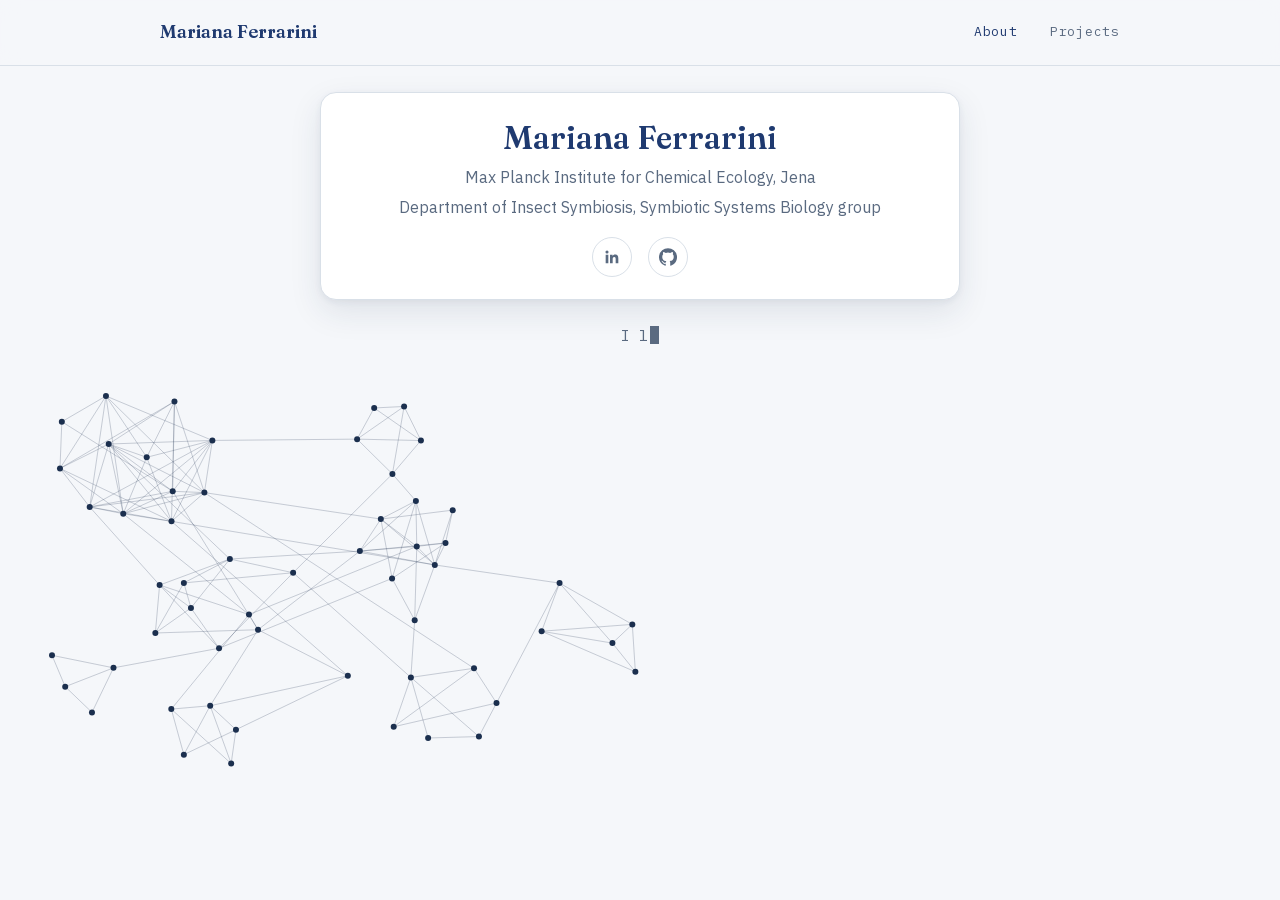
==== commit ea82e3b8: "Final tweaks New intro network, better structural visualization" ====
--- a/index.html
+++ b/index.html
@@ -50,6 +50,7 @@
 
     <script src="vendor/3Dmol-min.js"></script>
     <script src="defensin-1ica.js"></script>
+    <script src="network-layout.js"></script>
     <script src="story.js"></script>
     <script>
       console.log("Hello!");
--- a/styles.css
+++ b/styles.css
@@ -85,7 +85,7 @@
   margin: 0;
   background: var(--bg);
   color: var(--text);
-  font: 17px/1.6 var(--font-body);
+  font: 16px/1.6 var(--font-body);
 }
 h1,
 h2 {
@@ -100,7 +100,7 @@
 main {
   max-width: var(--max-w);
   margin: 0 auto;
-  padding: 112px 16px 64px;
+  padding: 92px 16px 48px;
 }
 .sr-only {
   position: absolute;
@@ -159,7 +159,7 @@
 .card {
   max-width: 640px;
   margin: 0 auto;
-  padding: 36px 32px 32px;
+  padding: 26px 28px 22px;
   text-align: center;
   background: var(--surface);
   border: 1px solid var(--border);
@@ -169,8 +169,8 @@
     0 2px 6px rgba(27, 47, 78, 0.06);
 }
 .card h1 {
-  font-size: 36px;
-  margin: 0 0 12px;
+  font-size: 32px;
+  margin: 0 0 8px;
 }
 .card p {
   margin: 0 0 4px;
@@ -182,14 +182,14 @@
   display: flex;
   justify-content: center;
   gap: 16px;
-  margin-top: 24px;
+  margin-top: 16px;
 }
 .contact-icons a {
   display: flex;
   align-items: center;
   justify-content: center;
-  width: 44px;
-  height: 44px;
+  width: 40px;
+  height: 40px;
   border-radius: 50%;
   background: var(--surface);
   border: 1px solid var(--border);
@@ -216,7 +216,7 @@
 
 /* ---------- Typewriter + animation ---------- */
 .tagline {
-  margin: 40px auto 8px;
+  margin: 24px auto 8px;
   min-height: 3.2em;
   text-align: center;
   color: var(--text-muted);
@@ -294,6 +294,54 @@
   letter-spacing: 0.06em;
 }
 
+/* ---------- Stacked figures (story.js stacks them when the stage is under 880px) ---------- */
+/* The sentence stays pinned under the banner while people scroll down through the figures */
+@media (max-width: 911px) {
+  .tagline {
+    position: sticky;
+    top: 66px; /* the banner's height */
+    z-index: 50;
+    margin: 32px -16px 8px;
+    padding: 10px 16px;
+    min-height: 0;
+    background: rgba(245, 247, 250, 0.9);
+    backdrop-filter: blur(10px);
+    -webkit-backdrop-filter: blur(10px);
+    transition: opacity 0.6s ease;
+  }
+  .tagline.done {
+    opacity: 0;
+  }
+}
+
+/* ---------- Short laptop windows: a more compact top, so the figures fit below it ---------- */
+@media (min-width: 912px) and (max-height: 760px) {
+  main {
+    padding-top: 80px;
+  }
+  .card {
+    padding: 18px 24px 16px;
+  }
+  .card h1 {
+    font-size: 28px;
+    margin-bottom: 4px;
+  }
+  .card p {
+    margin: 0;
+  }
+  .contact-icons {
+    margin-top: 10px;
+  }
+  .contact-icons a {
+    width: 36px;
+    height: 36px;
+  }
+  .tagline {
+    margin-top: 14px;
+    min-height: 1.6em;
+  }
+}
+
 /* ---------- Small screens ---------- */
 @media (max-width: 480px) {
   .nav-links {
